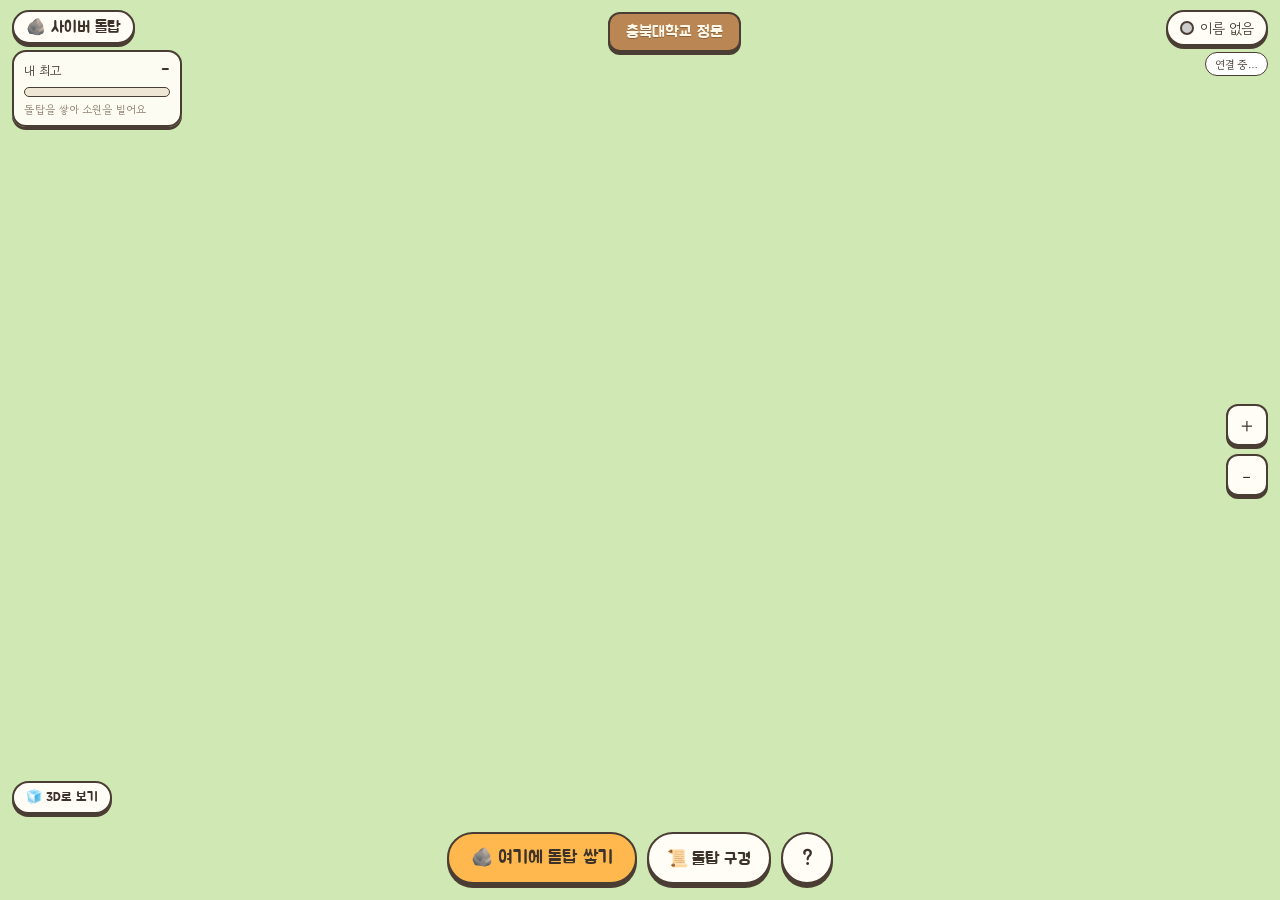
==== index.html @ c49ccf97 "Merge branch 'main' into feature-character" ====
<!doctype html>
<html lang="ko">
<head>
  <meta charset="utf-8">
  <meta name="viewport" content="width=device-width, initial-scale=1, maximum-scale=1, user-scalable=no, viewport-fit=cover">
  <title>사이버 돌탑 쌓기 · 충북대</title>
  <meta name="description" content="충북대학교 캠퍼스를 거닐며 돌탑을 쌓고 소원을 비는 참여형 웹게임">
  <meta name="theme-color" content="#cfe8b4">
  <link rel="icon" href="data:image/svg+xml,<svg xmlns='http://www.w3.org/2000/svg' viewBox='0 0 100 100'><text y='.9em' font-size='90'>🪨</text></svg>">
  <link rel="preconnect" href="https://fonts.googleapis.com">
  <link rel="preconnect" href="https://fonts.gstatic.com" crossorigin>
  <link href="https://fonts.googleapis.com/css2?family=Gowun+Dodum&family=Jua&display=swap" rel="stylesheet">
  <link rel="stylesheet" href="css/style.css?v=2026112105">
</head>
<body>
  <canvas id="campus" aria-label="충북대학교 캠퍼스 지도"></canvas>

  <!-- 2D는 이 브라우저에만 저장돼요. 3D로 돌아가면 기록이 모두와 공유돼요. -->
  <a class="mode-link" href="index3d.html" title="3D 캠퍼스로 돌아가기 (기록이 모두와 공유돼요)">🧊 3D로 보기</a>

  <!-- 상단 HUD -->
  <header class="hud">
    <div class="hud-col">
      <div class="brand">🪨 사이버 돌탑</div>
      <button id="myCard" class="my-card" type="button" title="내 돌탑 정보">
        <div class="my-row"><span>내 최고</span><b id="myBest">-</b></div>
        <div class="gauge sm"><i id="myGaugeFill"></i></div>
        <small id="myGaugeLabel">돌탑을 쌓아 소원을 빌어요</small>
      </button>
    </div>
    <div class="loc" id="locLabel">충북대학교 정문</div>
    <div class="hud-col right">
      <button id="profileChip" class="chip" type="button" title="이름·캐릭터 바꾸기">
        <span id="profileDot" class="dot"></span><span id="profileName">이름 없음</span>
      </button>
      <div id="netBadge" class="badge">연결 중…</div>
    </div>
  </header>

  <div class="zoom">
    <button id="zoomIn" type="button" aria-label="확대">＋</button>
    <button id="zoomOut" type="button" aria-label="축소">－</button>
  </div>

  <nav class="actionbar">
    <button id="btnBuild" class="btn primary" type="button">🪨 여기에 돌탑 쌓기</button>
    <button id="btnList" class="btn" type="button">📜 <span class="lbl">돌탑 </span>구경</button>
    <button id="btnHelp" class="btn icon" type="button" aria-label="도움말">?</button>
  </nav>

  <div id="toast" class="toast" role="status" aria-live="polite"></div>
  <div id="backdrop" class="backdrop"></div>

  <!-- 처음 방문 -->
  <div id="mWelcome" class="layer modal wide" role="dialog" aria-labelledby="welcomeTitle">
    <div class="modal-hero">🪨🌿🪨</div>
    <h2 id="welcomeTitle">사이버 돌탑 쌓기</h2>
    <p class="sub">충북대 캠퍼스를 거닐며 소원을 담아 돌탑을 쌓아요.<br>높이 쌓을수록 <b>소원 기원 게이지</b>가 차올라요!</p>
    <div class="welcome-cols">
      <div class="welcome-main">
        <label class="field">
          <span>닉네임</span>
          <span class="name-row">
            <input id="inName" maxlength="10" placeholder="예) 개신동 다람쥐" autocomplete="off">
            <button id="btnRandomName" class="dice" type="button" title="랜덤 닉네임·색" aria-label="랜덤 닉네임과 색으로 바꾸기">🎲</button>
          </span>
        </label>
        <div class="field">
          <span>캐릭터 색</span>
          <div id="colorPick" class="swatches"></div>
        </div>
      </div>
      <!-- 캐릭터 꾸미기 (처음 입장 + 닉네임 눌렀을 때 같은 창) -->
      <section class="deco" aria-labelledby="decoTitle">
        <h3 id="decoTitle">🎨 캐릭터 꾸미기</h3>
        <canvas id="decoPreview" class="deco-preview" aria-label="내 캐릭터 미리보기"></canvas>
        <div class="deco-label">헤어스타일</div>
        <div id="hairPick" class="deco-opts" role="radiogroup" aria-label="헤어스타일"></div>
        <div class="deco-label">머리색</div>
        <div id="hairColorPick" class="swatches sm" role="radiogroup" aria-label="머리색"></div>
        <div class="deco-label">표정</div>
        <div id="facePick" class="deco-opts" role="radiogroup" aria-label="표정"></div>
      </section>
    </div>
    <button id="btnStart" class="btn primary wide" type="button">캠퍼스 입장하기</button>
  </div>

  <!-- 소원 작성 -->
  <div id="mWish" class="layer modal" role="dialog" aria-labelledby="wishTitle">
    <h2 id="wishTitle">어떤 소원을 빌까요?</h2>
    <div id="catPick" class="cats"></div>
    <label class="field">
      <span>소원 한 줄 <em id="wishCount">0/60</em></span>
      <textarea id="inWish" maxlength="60" rows="2" placeholder="예) 이번 학기 전공 A+ 받게 해주세요!"></textarea>
    </label>
    <div class="row-btns">
      <button id="btnWishCancel" class="btn" type="button">취소</button>
      <button id="btnWishOk" class="btn primary" type="button">돌 쌓으러 가기</button>
    </div>
  </div>

  <!-- 도움말 -->
  <div id="mHelp" class="layer modal" role="dialog" aria-labelledby="helpTitle">
    <h2 id="helpTitle">이렇게 놀아요</h2>
    <ol class="help">
      <li><b>이동</b> — 지도를 탭(클릭)하면 그곳으로 걸어가요. 꾹 누른 채 끌면 손가락을 따라가요. 키보드는 <kbd>WASD</kbd>/<kbd>방향키</kbd>.</li>
      <li><b>돌탑 세우기</b> — 마음에 드는 잔디밭에서 <b>여기에 돌탑 쌓기</b>를 누르고 소원을 적어요. (한 사람당 돌탑 1개)</li>
      <li><b>돌 쌓기</b> — 아래에서 돌 모양을 고르고, 위에서 움직이는 돌을 <b>탭</b>해서 떨어뜨려요. (<kbd>Space</kbd>, 숫자키 <kbd>1~7</kbd>)</li>
      <li><b>균형</b> — 위에 올린 돌들의 무게중심이 아랫돌 위를 벗어나면 와르르! 둥근돌·뾰족돌은 그 위에 쌓기 어려워요.</li>
      <li><b>난이도</b> — 높아질수록 돌이 빨라지고, 4층부터 바람, 12층부터 손떨림이 생겨요.</li>
      <li><b>기록</b> — 최고 기록이 캠퍼스의 내 돌탑이 되고, <b>15층</b>이면 소원 기원 게이지 100%!</li>
      <li><b>응원</b> — 다른 사람의 돌탑을 눌러 소원을 보고 ♥ 좋아요와 응원 한마디를 남겨요.</li>
    </ol>
    <button id="btnHelpClose" class="btn primary wide" type="button">알겠어요!</button>
  </div>

  <!-- 돌탑 상세 -->
  <aside id="sTower" class="layer sheet" aria-labelledby="twName">
    <div class="sheet-grab"></div>
    <button class="sheet-close" data-close type="button" aria-label="닫기">✕</button>
    <div class="tw-head">
      <span id="twCat" class="cat-badge"></span>
      <span id="twMine" class="mine-badge" hidden>내 돌탑</span>
      <span id="twDemo" class="demo-badge" hidden>예시</span>
    </div>
    <h2 id="twName" class="tw-name"></h2>
    <p id="twWish" class="tw-wish"></p>
    <div class="tw-stats">
      <div><small>최고 높이</small><b id="twHeight">0층</b></div>
      <div class="grow">
        <small>소원 기원 게이지</small>
        <div class="gauge"><i id="twGaugeFill"></i></div>
        <small id="twGaugeLabel"></small>
      </div>
    </div>
    <div class="tw-actions">
      <button id="twLike" class="btn like" type="button">♡ <span id="twLikeCount">0</span></button>
      <div id="twOwner" class="owner-actions" hidden>
        <button id="btnRestack" class="btn primary" type="button">🪨 다시 쌓기</button>
        <button id="btnEditWish" class="btn" type="button">✏️ 소원 수정</button>
      </div>
    </div>
    <h3>💬 응원 한마디</h3>
    <div id="quickCheers" class="quick"></div>
    <form id="cheerForm" class="cheer-form">
      <input id="inCheer" maxlength="40" placeholder="따뜻한 응원을 남겨 주세요" autocomplete="off">
      <button class="btn primary" type="submit">보내기</button>
    </form>
    <ul id="twCheers" class="cheers"></ul>
    <p id="twTime" class="muted small"></p>
  </aside>

  <!-- 돌탑 목록 -->
  <aside id="sList" class="layer sheet" aria-labelledby="listTitle">
    <div class="sheet-grab"></div>
    <button class="sheet-close" data-close type="button" aria-label="닫기">✕</button>
    <h2 id="listTitle">📜 캠퍼스 돌탑</h2>
    <p id="listSummary" class="muted small"></p>
    <div id="listTabs" class="tabs">
      <button data-sort="height" class="on" type="button">🏆 높이순</button>
      <button data-sort="likes" type="button">♥ 좋아요순</button>
      <button data-sort="recent" type="button">🕒 최신순</button>
    </div>
    <div id="listCats" class="quick"></div>
    <ol id="listItems" class="tower-list"></ol>
  </aside>

  <!-- 돌 쌓기 화면 -->
  <section id="stackScene" class="stack-scene" hidden>
    <canvas id="stackCanvas"></canvas>
    <div class="stack-hud">
      <div class="hud-card big"><small>현재</small><b><span id="skHeight">0</span>층</b></div>
      <div class="hud-card"><small>최고</small><b><span id="skBest">0</span>층</b></div>
      <div class="hud-card grow">
        <div class="hud-line"><span id="skLevel">Lv.1</span><span id="skWind">🍃 바람 없음</span></div>
        <small>안정도</small>
        <div class="gauge sm"><i id="skStab"></i></div>
      </div>
    </div>
    <div id="skWish" class="sk-wish"></div>
    <div id="skTip" class="sk-tip">화면을 탭하면 돌이 떨어져요 👇</div>
    <div id="skBottom" class="stack-bottom">
      <div id="skTray" class="tray"></div>
      <div class="stack-actions">
        <button id="skExit" class="btn" type="button">← 캠퍼스로</button>
        <button id="skFinish" class="btn primary" type="button">✅ 완성하고 기록하기</button>
      </div>
    </div>
    <div id="skResult" class="result" hidden>
      <div class="result-card">
        <div id="rsEmoji" class="result-emoji">🪨</div>
        <h2 id="rsTitle"></h2>
        <div class="result-stats">
          <div><small>이번 기록</small><b id="rsHeight">0층</b></div>
          <div><small>최고 기록</small><b id="rsBest">0층</b></div>
        </div>
        <div id="rsRecord" class="record-badge" hidden>🎉 새 최고 기록!</div>
        <small>소원 기원 게이지</small>
        <div class="gauge"><i id="rsGaugeFill"></i></div>
        <small id="rsGaugeLabel"></small>
        <p id="rsNote" class="muted small"></p>
        <div class="row-btns">
          <button id="rsExit" class="btn" type="button">캠퍼스로</button>
          <button id="rsRetry" class="btn primary" type="button">🔁 다시 도전</button>
        </div>
      </div>
    </div>
  </section>

  <script src="js/data.js?v=2026112105"></script>
  <script src="js/stones.js?v=2026112105"></script>
  <script src="js/avatar.js?v=2026112105"></script>
  <script src="js/store.js?v=2026112105"></script>
  <script src="js/campus.js?v=2026112105"></script>
  <script src="js/stack.js?v=2026112105"></script>
  <script src="js/main.js?v=2026112105"></script>
</body>
</html>
---- css/style.css ----
/* =========================================================
 * style.css — 사이버 돌탑 쌓기 디자인
 * 귀엽고 깔끔한 2D 게임 스타일: 둥근 모서리, 진한 갈색 외곽선,
 * 아래로 떨어지는 그림자(통통 튀는 버튼 느낌)
 * ========================================================= */

:root {
  --ink: #3d3229;
  --line: #4a3d33;
  --paper: #fffdf6;
  --paper-2: #f6efe0;
  --grass: #cfe8b4;
  --primary: #ffb84d;
  --primary-2: #ffcf7a;
  --like: #ff6b81;
  --ok: #5cb87a;
  --warn: #f0b43c;
  --danger: #ec6a5c;
  --muted: #8a7b6c;
  --radius: 18px;
  --shadow: 0 4px 0 var(--line);
  --safe-top: env(safe-area-inset-top, 0px);
  --safe-bottom: env(safe-area-inset-bottom, 0px);
  color-scheme: light;
}

* { box-sizing: border-box; }
[hidden] { display: none !important; }

html, body {
  margin: 0;
  height: 100%;
  overflow: hidden;
  background: var(--grass);
  color: var(--ink);
  font-family: 'Gowun Dodum', system-ui, -apple-system, 'Apple SD Gothic Neo', 'Malgun Gothic', sans-serif;
  -webkit-tap-highlight-color: transparent;
  -webkit-user-select: none;
  user-select: none;
  overscroll-behavior: none;
}

h1, h2, h3, .brand, .btn, .tw-name, .result-card h2 {
  font-family: 'Jua', 'Gowun Dodum', sans-serif;
  font-weight: 400;
}

input, textarea, button { font: inherit; color: inherit; }
input, textarea { -webkit-user-select: text; user-select: text; }

kbd {
  display: inline-block;
  min-width: 1.5em;
  padding: 0 5px;
  border: 1.5px solid var(--line);
  border-bottom-width: 3px;
  border-radius: 6px;
  background: #fff;
  font-family: inherit;
  font-size: 0.85em;
  text-align: center;
  line-height: 1.4;
}

#campus {
  position: fixed;
  inset: 0;
  display: block;
  touch-action: none;
  cursor: pointer;
}

/* ---------------- 버튼 ---------------- */

.btn {
  display: inline-flex;
  align-items: center;
  justify-content: center;
  gap: 4px;
  min-height: 46px;
  padding: 0 18px;
  border: 2.5px solid var(--line);
  border-radius: 999px;
  background: var(--paper);
  box-shadow: var(--shadow);
  font-size: 17px;
  cursor: pointer;
  white-space: nowrap;
  transition: transform .08s, box-shadow .08s, background .15s;
}
.btn:hover { background: #fff; }
.btn:active { transform: translateY(3px); box-shadow: 0 1px 0 var(--line); }
.btn:focus-visible, .chip:focus-visible, .my-card:focus-visible, .tray-btn:focus-visible { outline: 3px solid #6c9ef0; outline-offset: 2px; }
.btn.primary { background: var(--primary); }
.btn.primary:hover { background: var(--primary-2); }
.btn.icon { width: 46px; padding: 0; font-size: 20px; }
.btn.wide { width: 100%; margin-top: 8px; }

/* ---------------- 상단 HUD ---------------- */

.hud {
  position: fixed;
  top: 0; left: 0; right: 0;
  z-index: 10;
  display: flex;
  align-items: flex-start;
  justify-content: space-between;
  gap: 8px;
  padding: calc(10px + var(--safe-top)) 12px 0;
  pointer-events: none;
}
.hud > * { pointer-events: auto; }
.hud-col { display: flex; flex-direction: column; gap: 6px; min-width: 0; }
.hud-col.right { align-items: flex-end; }

.brand {
  align-self: flex-start;
  padding: 5px 12px;
  border: 2px solid var(--line);
  border-radius: 999px;
  background: var(--paper);
  box-shadow: 0 3px 0 var(--line);
  font-size: 16px;
}

.my-card {
  width: 170px;
  padding: 8px 10px;
  border: 2px solid var(--line);
  border-radius: 14px;
  background: rgba(255, 253, 246, .95);
  box-shadow: 0 3px 0 var(--line);
  text-align: left;
  cursor: pointer;
}
.my-row { display: flex; justify-content: space-between; align-items: baseline; font-size: 13px; }
.my-row b { font-family: 'Jua', sans-serif; font-size: 18px; font-weight: 400; }
.my-card small { display: block; margin-top: 3px; font-size: 11px; color: var(--muted); }

.loc {
  margin-top: 2px;
  padding: 8px 16px;
  border: 2.5px solid var(--line);
  border-radius: 12px;
  background: #b98654;
  color: #fff8e8;
  box-shadow: 0 3px 0 var(--line);
  font-family: 'Jua', sans-serif;
  font-size: 16px;
  text-shadow: 0 1px 0 rgba(0,0,0,.25);
  white-space: nowrap;
  max-width: 40vw;
  overflow: hidden;
  text-overflow: ellipsis;
  pointer-events: none !important;
}

.chip {
  display: inline-flex;
  align-items: center;
  gap: 6px;
  max-width: 150px;
  padding: 6px 12px;
  border: 2px solid var(--line);
  border-radius: 999px;
  background: var(--paper);
  box-shadow: 0 3px 0 var(--line);
  cursor: pointer;
  font-size: 14px;
}
.chip span:last-child { overflow: hidden; text-overflow: ellipsis; white-space: nowrap; }
.dot { width: 14px; height: 14px; flex: none; border-radius: 50%; border: 2px solid var(--line); background: #ccc; }

.badge {
  padding: 3px 9px;
  border: 1.5px solid var(--line);
  border-radius: 999px;
  background: #fff;
  font-size: 11px;
}
.badge.ok { background: #e3f5e2; }
.badge.warn { background: #ffe9c7; }

/* ---------------- 2D ↔ 3D 전환 링크 ---------------- */
.mode-link {
  position: fixed;
  left: 12px;
  bottom: calc(86px + var(--safe-bottom));
  z-index: 10;
  padding: 6px 12px;
  border: 2px solid var(--line);
  border-radius: 999px;
  background: var(--paper);
  box-shadow: 0 3px 0 var(--line);
  color: var(--ink);
  font-family: 'Jua', sans-serif;
  font-size: 13px;
  text-decoration: none;
}
body.stacking .mode-link { display: none; }

/* ---------------- 확대·축소 ---------------- */

.zoom {
  position: fixed;
  right: 12px;
  top: 50%;
  z-index: 10;
  display: flex;
  flex-direction: column;
  gap: 8px;
  transform: translateY(-50%);
}
.zoom button {
  width: 42px; height: 42px;
  border: 2.5px solid var(--line);
  border-radius: 12px;
  background: var(--paper);
  box-shadow: 0 3px 0 var(--line);
  font-size: 22px;
  line-height: 1;
  cursor: pointer;
}
.zoom button:active { transform: translateY(2px); box-shadow: 0 1px 0 var(--line); }

/* ---------------- 하단 액션바 ---------------- */

.actionbar {
  position: fixed;
  left: 50%;
  bottom: calc(16px + var(--safe-bottom));
  z-index: 10;
  display: flex;
  gap: 10px;
  transform: translateX(-50%);
  max-width: calc(100vw - 24px);
}
.actionbar .btn.primary { font-size: 18px; padding: 0 22px; min-height: 52px; }
.actionbar .btn { min-height: 52px; }
.actionbar .btn.icon { width: 52px; }

/* 2D ↔ 3D 전환 링크 (두 화면 공통) */
.mode-link {
  position: fixed;
  left: 12px;
  bottom: calc(86px + var(--safe-bottom));
  z-index: 10;
  padding: 6px 12px;
  border: 2px solid var(--line);
  border-radius: 999px;
  background: var(--paper);
  box-shadow: 0 3px 0 var(--line);
  color: var(--ink);
  font-family: 'Jua', sans-serif;
  font-size: 13px;
  text-decoration: none;
}
body.stacking .mode-link { display: none; }

/* ---------------- 토스트 ---------------- */

.toast {
  position: fixed;
  left: 50%;
  top: calc(118px + var(--safe-top));
  z-index: 100;
  max-width: min(92vw, 440px);
  padding: 10px 18px;
  border: 2px solid var(--line);
  border-radius: 14px;
  background: var(--paper);
  box-shadow: 0 4px 0 var(--line);
  font-size: 15px;
  text-align: center;
  opacity: 0;
  pointer-events: none;
  transform: translate(-50%, -8px);
  transition: opacity .2s, transform .2s;
}
.toast.show { opacity: 1; transform: translate(-50%, 0); }

/* ---------------- 모달·시트 공통 ---------------- */

.backdrop {
  position: fixed;
  inset: 0;
  z-index: 40;
  background: rgba(50, 40, 30, .35);
  opacity: 0;
  pointer-events: none;
  transition: opacity .2s;
}
.backdrop.show { opacity: 1; pointer-events: auto; }

.layer {
  visibility: hidden;
  opacity: 0;
  pointer-events: none;
}
.layer.open { visibility: visible; opacity: 1; pointer-events: auto; }

.modal {
  position: fixed;
  left: 50%;
  top: 50%;
  z-index: 60;
  width: min(92vw, 400px);
  max-height: 88vh;
  overflow-y: auto;
  padding: 22px 20px 20px;
  border: 3px solid var(--line);
  border-radius: 24px;
  background: var(--paper);
  box-shadow: 0 6px 0 var(--line);
  transform: translate(-50%, -46%) scale(.96);
  transition: opacity .2s, transform .2s, visibility .2s;
}
.modal.open { transform: translate(-50%, -50%) scale(1); }
.modal.wide { width: min(92vw, 400px); }

/* 처음 입장 창: [닉네임·색] 옆에 [캐릭터 꾸미기] (좁은 화면은 위아래) */
.welcome-cols { display: flex; flex-direction: column; gap: 4px; }
.welcome-main { min-width: 0; }
.deco {
  margin: 4px 0 14px;
  padding: 10px 12px 12px;
  border: 2px dashed var(--line);
  border-radius: 16px;
  background: var(--paper-2);
}
.deco h3 { margin: 0 0 6px; font-size: 16px; font-family: 'Jua', sans-serif; font-weight: 400; text-align: center; }
.deco-preview { display: block; width: 100%; height: 120px; }
.deco-label { margin: 8px 0 4px; font-weight: 700; font-size: 13px; }
.deco-opts { display: grid; grid-template-columns: repeat(5, 1fr); gap: 6px; }
.deco-opt {
  display: flex; flex-direction: column; align-items: center; gap: 1px;
  padding: 4px 2px 3px;
  border: 2px solid var(--line);
  border-radius: 12px;
  background: #fff;
  font: inherit; font-size: 11px; line-height: 1.2;
  color: var(--ink);
  cursor: pointer;
}
.deco-opt canvas { width: 40px; height: 40px; }
.deco-opt.on { background: #ffe2a8; box-shadow: 0 0 0 2px #e0952f; }
.deco-opt:active { transform: scale(.95); }
.swatches.sm { gap: 8px; }
.swatches.sm .swatch { width: 28px; height: 28px; }
@media (min-width: 700px) {
  .modal.wide { width: min(94vw, 720px); }
  .welcome-cols { flex-direction: row; gap: 18px; align-items: flex-start; }
  .welcome-main { flex: 1; }
  .deco { flex: 1.15; margin-top: 12px; }
  .deco-preview { height: 150px; }
}
.modal h2 { margin: 0 0 8px; font-size: 24px; text-align: center; }
.modal .sub { margin: 0 0 14px; text-align: center; line-height: 1.6; font-size: 15px; }
.modal-hero { font-size: 44px; text-align: center; letter-spacing: 4px; animation: bob 2.4s ease-in-out infinite; }

@keyframes bob { 50% { transform: translateY(-5px); } }

.field { display: block; margin: 12px 0; }
.field > span { display: flex; justify-content: space-between; margin-bottom: 6px; font-weight: 700; font-size: 14px; }
.field em { font-style: normal; font-weight: 400; color: var(--muted); }
.field input, .field textarea, .cheer-form input {
  width: 100%;
  padding: 11px 14px;
  border: 2.5px solid var(--line);
  border-radius: 14px;
  background: #fff;
  font-size: 16px;
  outline: none;
  resize: none;
}
.field input:focus, .field textarea:focus, .cheer-form input:focus { border-color: #e0952f; box-shadow: 0 0 0 3px rgba(255, 184, 77, .35); }

.field > .name-row { display: flex; justify-content: flex-start; gap: 8px; margin: 0; font-weight: 400; }
.name-row input { flex: 1; min-width: 0; }
.dice {
  flex: none; width: 46px; border: 2px solid var(--line); border-radius: 12px;
  background: var(--paper); font-size: 20px; cursor: pointer;
}
.dice:active { transform: scale(.92); }
.swatches { display: flex; flex-wrap: wrap; gap: 10px; }
.swatch {
  width: 36px; height: 36px;
  border: 2.5px solid var(--line);
  border-radius: 50%;
  cursor: pointer;
  box-shadow: 0 2px 0 var(--line);
  transition: transform .1s;
}
.swatch.on { transform: scale(1.15); box-shadow: 0 0 0 3px var(--paper), 0 0 0 6px var(--line); }

.cats { display: grid; grid-template-columns: repeat(3, 1fr); gap: 8px; margin: 10px 0 4px; }
.cat {
  padding: 9px 4px;
  border: 2px solid var(--line);
  border-radius: 12px;
  background: #fff;
  cursor: pointer;
  font-size: 15px;
}
.cat.on { background: var(--c); color: #fff; box-shadow: 0 3px 0 var(--line); text-shadow: 0 1px 0 rgba(0,0,0,.2); }

.row-btns { display: flex; gap: 10px; margin-top: 14px; }
.row-btns .btn { flex: 1; }

.help { margin: 6px 0 10px; padding-left: 20px; line-height: 1.65; font-size: 14.5px; }
.help li { margin-bottom: 7px; }

/* 시트(모바일: 아래에서 올라옴 / PC: 오른쪽 패널) */
.sheet {
  position: fixed;
  left: 0; right: 0; bottom: 0;
  z-index: 50;
  max-height: 78vh;
  overflow-y: auto;
  padding: 10px 18px calc(20px + var(--safe-bottom));
  border: 3px solid var(--line);
  border-bottom: 0;
  border-radius: 26px 26px 0 0;
  background: var(--paper);
  transform: translateY(40px);
  transition: opacity .2s, transform .25s, visibility .25s;
  -webkit-user-select: text;
  user-select: text;
}
.sheet.open { transform: translateY(0); }
.sheet-grab { width: 48px; height: 5px; margin: 0 auto 8px; border-radius: 3px; background: #d6c9b5; }
.sheet-close {
  position: absolute;
  top: 10px; right: 12px;
  width: 36px; height: 36px;
  border: 2px solid var(--line);
  border-radius: 50%;
  background: #fff;
  cursor: pointer;
  font-size: 15px;
}
.sheet h2 { margin: 4px 0 8px; font-size: 22px; padding-right: 40px; }
.sheet h3 { margin: 18px 0 8px; font-family: 'Jua', sans-serif; font-weight: 400; font-size: 18px; }

@media (min-width: 760px) {
  .sheet {
    left: auto;
    top: calc(84px + var(--safe-top));
    right: 70px;
    bottom: 16px;
    width: 380px;
    max-height: none;
    border-bottom: 3px solid var(--line);
    border-radius: 24px;
    box-shadow: 0 6px 0 var(--line);
    transform: translateX(30px);
  }
  .sheet.open { transform: translateX(0); }
  .sheet-grab { display: none; }
}

/* ---------------- 게이지 ---------------- */

.gauge {
  position: relative;
  height: 16px;
  margin: 4px 0;
  overflow: hidden;
  border: 2px solid var(--line);
  border-radius: 999px;
  background: #efe6d5;
}
.gauge.sm { height: 10px; border-width: 1.5px; }
.gauge i {
  display: block;
  width: 0;
  height: 100%;
  border-radius: inherit;
  background: linear-gradient(90deg, #ffd36e, #ff9f6e, #ff7aa2);
  transition: width .6s cubic-bezier(.2, .9, .3, 1.2);
}
.gauge i.full { background: linear-gradient(90deg, #ffe066, #ffb84d, #ff6b81, #a083e0); background-size: 200% 100%; animation: shine 2s linear infinite; }
@keyframes shine { to { background-position: -200% 0; } }

/* ---------------- 돌탑 상세 ---------------- */

.tw-head { display: flex; gap: 6px; flex-wrap: wrap; }
.cat-badge, .mine-badge, .demo-badge {
  padding: 3px 10px;
  border: 2px solid var(--line);
  border-radius: 999px;
  font-size: 13px;
}
.cat-badge { color: #fff; text-shadow: 0 1px 0 rgba(0,0,0,.25); }
.mine-badge { background: #ffe2a8; }
.demo-badge { background: #e7e3f6; }
.tw-name { margin: 10px 0 4px !important; }
.tw-wish {
  margin: 8px 0 14px;
  padding: 12px 14px;
  border: 2px dashed #c9b79c;
  border-radius: 14px;
  background: #fff8e9;
  font-size: 17px;
  line-height: 1.5;
  word-break: keep-all;
  overflow-wrap: anywhere;
}
.tw-stats { display: flex; gap: 14px; align-items: center; }
.tw-stats > div:first-child { text-align: center; padding-right: 14px; border-right: 2px dashed #d9ccb6; }
.tw-stats b { display: block; font-family: 'Jua', sans-serif; font-size: 26px; font-weight: 400; }
.tw-stats small { color: var(--muted); font-size: 12px; }
.grow { flex: 1; min-width: 0; }

.tw-actions { display: flex; flex-wrap: wrap; gap: 8px; margin-top: 14px; }
.owner-actions { display: flex; gap: 8px; flex-wrap: wrap; }
.btn.like { color: var(--like); }
.btn.like.on { background: #ffe0e6; }

.quick { display: flex; flex-wrap: wrap; gap: 6px; margin: 6px 0; }
.chip-btn {
  padding: 6px 11px;
  border: 2px solid var(--line);
  border-radius: 999px;
  background: #fff;
  cursor: pointer;
  font-size: 13.5px;
}
.chip-btn:hover { background: #fff3dc; }
.chip-btn.on { background: var(--primary); box-shadow: 0 2px 0 var(--line); }

.cheer-form { display: flex; gap: 8px; margin: 10px 0; }
.cheer-form input { flex: 1; min-width: 0; }
.cheer-form .btn { min-height: 46px; }

.cheers { list-style: none; margin: 0; padding: 0; }
.cheers li {
  display: grid;
  grid-template-columns: auto 1fr auto;
  gap: 8px;
  align-items: baseline;
  padding: 9px 2px;
  border-bottom: 1.5px dashed #e3d7c2;
  font-size: 14.5px;
}
.cheers li b { color: #9a6b3c; }
.cheers li span { overflow-wrap: anywhere; }
.cheers li small { color: var(--muted); font-size: 11.5px; white-space: nowrap; }
.cheers li.empty, .tower-list li.empty { display: block; color: var(--muted); text-align: center; padding: 18px 0; border: 0; }

.muted { color: var(--muted); }
.small { font-size: 12.5px; }

/* ---------------- 돌탑 목록 ---------------- */

.tabs { display: flex; gap: 4px; padding: 4px; border: 2px solid var(--line); border-radius: 999px; background: var(--paper-2); }
.tabs button {
  flex: 1;
  padding: 7px 4px;
  border: 0;
  border-radius: 999px;
  background: transparent;
  cursor: pointer;
  font-size: 14px;
}
.tabs button.on { background: var(--primary); box-shadow: inset 0 0 0 2px var(--line); }

.tower-list { list-style: none; margin: 8px 0 0; padding: 0; }
.tower-item {
  display: flex;
  align-items: center;
  gap: 10px;
  width: 100%;
  margin: 6px 0;
  padding: 10px 12px;
  border: 2px solid var(--line);
  border-radius: 16px;
  background: #fff;
  box-shadow: 0 3px 0 var(--line);
  text-align: left;
  cursor: pointer;
}
.tower-item:active { transform: translateY(2px); box-shadow: 0 1px 0 var(--line); }
.tower-item.mine { background: #fff4d9; }
.tower-item .rank { width: 30px; flex: none; text-align: center; font-family: 'Jua', sans-serif; font-size: 18px; }
.tower-item .body { flex: 1; min-width: 0; }
.tower-item .body b, .tower-item .body small { display: block; overflow: hidden; white-space: nowrap; text-overflow: ellipsis; }
.tower-item .body small { color: var(--muted); font-size: 12.5px; }
.tower-item .meta { flex: none; text-align: right; }
.tower-item .meta b { display: block; font-family: 'Jua', sans-serif; font-weight: 400; font-size: 18px; }
.tower-item .meta small { color: var(--like); font-size: 12px; }

/* ---------------- 돌 쌓기 화면 ---------------- */

.stack-scene {
  position: fixed;
  inset: 0;
  z-index: 70;
  background: #bfe6ff;
  overflow: hidden;
}
#stackCanvas { position: absolute; inset: 0; display: block; touch-action: none; cursor: pointer; }

.stack-hud {
  position: absolute;
  top: calc(10px + var(--safe-top));
  left: 10px; right: 10px;
  display: flex;
  gap: 8px;
  pointer-events: none;
}
.hud-card {
  padding: 6px 12px;
  border: 2px solid var(--line);
  border-radius: 14px;
  background: rgba(255, 253, 246, .94);
  box-shadow: 0 3px 0 var(--line);
  text-align: center;
}
.hud-card small { display: block; font-size: 11px; color: var(--muted); }
.hud-card b { font-family: 'Jua', sans-serif; font-weight: 400; font-size: 20px; }
.hud-card.big b { font-size: 26px; color: #d9822b; }
.hud-card.grow { flex: 1; min-width: 0; text-align: left; }
.hud-line { display: flex; justify-content: space-between; gap: 6px; font-size: 12.5px; white-space: nowrap; }
.hud-line span:last-child { overflow: hidden; text-overflow: ellipsis; }
#skStab.ok { background: var(--ok); }
#skStab.warn { background: var(--warn); }
#skStab.danger { background: var(--danger); animation: blink .6s infinite; }
@keyframes blink { 50% { opacity: .5; } }

.sk-wish {
  position: absolute;
  top: calc(80px + var(--safe-top));
  left: 50%;
  max-width: min(88vw, 460px);
  padding: 6px 14px;
  border: 2px dashed var(--line);
  border-radius: 999px;
  background: rgba(255, 248, 233, .9);
  font-size: 14px;
  white-space: nowrap;
  overflow: hidden;
  text-overflow: ellipsis;
  transform: translateX(-50%);
  pointer-events: none;
}

.sk-tip {
  position: absolute;
  left: 50%;
  top: 42%;
  padding: 8px 16px;
  border-radius: 999px;
  background: rgba(61, 50, 41, .78);
  color: #fff;
  font-size: 15px;
  transform: translateX(-50%);
  pointer-events: none;
  animation: bob 1.6s ease-in-out infinite;
  transition: opacity .3s;
}
.sk-tip.hide { opacity: 0; }

.stack-bottom {
  position: absolute;
  left: 0; right: 0; bottom: 0;
  padding: 10px 10px calc(12px + var(--safe-bottom));
  border-top: 3px solid var(--line);
  border-radius: 22px 22px 0 0;
  background: rgba(255, 253, 246, .96);
}
.tray {
  display: flex;
  gap: 6px;
  overflow-x: auto;
  padding: 2px 2px 8px;
  scrollbar-width: thin;
  justify-content: safe center;
}
.tray-btn {
  position: relative;
  display: flex;
  flex: none;
  flex-direction: column;
  align-items: center;
  gap: 2px;
  width: 72px;
  padding: 6px 2px 5px;
  border: 2px solid var(--line);
  border-radius: 14px;
  background: #fff;
  box-shadow: 0 3px 0 var(--line);
  cursor: pointer;
  transition: transform .1s, background .1s;
}
.tray-btn:active { transform: translateY(2px); box-shadow: 0 1px 0 var(--line); }
.tray-btn.on { background: #fff0c9; transform: translateY(-3px); box-shadow: 0 5px 0 var(--line); border-color: #b9671b; }
.tray-btn canvas { pointer-events: none; }
.tray-name { font-size: 13px; }
.tray-btn kbd { position: absolute; top: 3px; left: 4px; font-size: 10px; min-width: 1.3em; padding: 0 3px; border-bottom-width: 2px; }

.stack-actions { display: flex; gap: 8px; justify-content: center; }
.stack-actions .btn { flex: 1; max-width: 240px; }

/* 결과 */
.result {
  position: absolute;
  inset: 0;
  z-index: 5;
  display: flex;
  align-items: center;
  justify-content: center;
  padding: 16px;
  background: rgba(50, 40, 30, .4);
  animation: fadeIn .25s;
}
@keyframes fadeIn { from { opacity: 0; } }
.result-card {
  width: min(92vw, 380px);
  padding: 20px;
  border: 3px solid var(--line);
  border-radius: 26px;
  background: var(--paper);
  box-shadow: 0 6px 0 var(--line);
  text-align: center;
  animation: pop .35s cubic-bezier(.2, 1.4, .4, 1);
}
@keyframes pop { from { transform: scale(.8); opacity: 0; } }
.result-emoji { font-size: 52px; line-height: 1.1; }
.result-card h2 { margin: 6px 0 12px; font-size: 25px; }
.result-stats { display: flex; justify-content: center; gap: 12px; margin-bottom: 10px; }
.result-stats > div { flex: 1; padding: 8px; border: 2px solid var(--line); border-radius: 14px; background: #fff; }
.result-stats small, .result-card > small { display: block; color: var(--muted); font-size: 12px; }
.result-stats b { font-family: 'Jua', sans-serif; font-weight: 400; font-size: 26px; }
.record-badge {
  display: inline-block;
  margin-bottom: 10px;
  padding: 4px 14px;
  border: 2px solid var(--line);
  border-radius: 999px;
  background: #ffe066;
  font-family: 'Jua', sans-serif;
  animation: bob 1.2s ease-in-out infinite;
}
.result-card p { line-height: 1.5; }

/* ---------------- 작은 화면 ---------------- */

@media (max-width: 560px) {
  .hud { padding-left: 8px; padding-right: 8px; }
  .brand { font-size: 14px; padding: 4px 10px; }
  .my-card { width: 132px; padding: 6px 8px; }
  .my-card small { display: none; }
  .loc { font-size: 13px; padding: 6px 10px; max-width: 34vw; margin-top: 0; }
  .chip { font-size: 12.5px; max-width: 108px; padding: 5px 9px; }
  .badge { font-size: 10px; }
  .actionbar { gap: 6px; }
  .actionbar .btn { font-size: 15px; padding: 0 14px; }
  .actionbar .btn.primary { font-size: 16px; padding: 0 16px; }
  .actionbar .lbl { display: none; }
  .zoom { top: auto; bottom: calc(86px + var(--safe-bottom)); transform: none; }
  .hud-card { padding: 5px 8px; }
  .hud-card b { font-size: 18px; }
  .hud-card.big b { font-size: 22px; }
  .sk-wish { top: calc(74px + var(--safe-top)); font-size: 13px; }
  .tray { gap: 4px; justify-content: space-between; }
  .tray-btn { width: calc((100vw - 48px) / 7); min-width: 44px; padding: 5px 1px 4px; border-radius: 12px; }
  .tray-btn canvas { width: 100% !important; height: auto !important; }
  .tray-name { font-size: 11px; white-space: nowrap; letter-spacing: -0.5px; }
  .toast { top: calc(100px + var(--safe-top)); }
}

@media (prefers-reduced-motion: reduce) {
  *, *::before, *::after { animation: none !important; transition: none !important; }
}
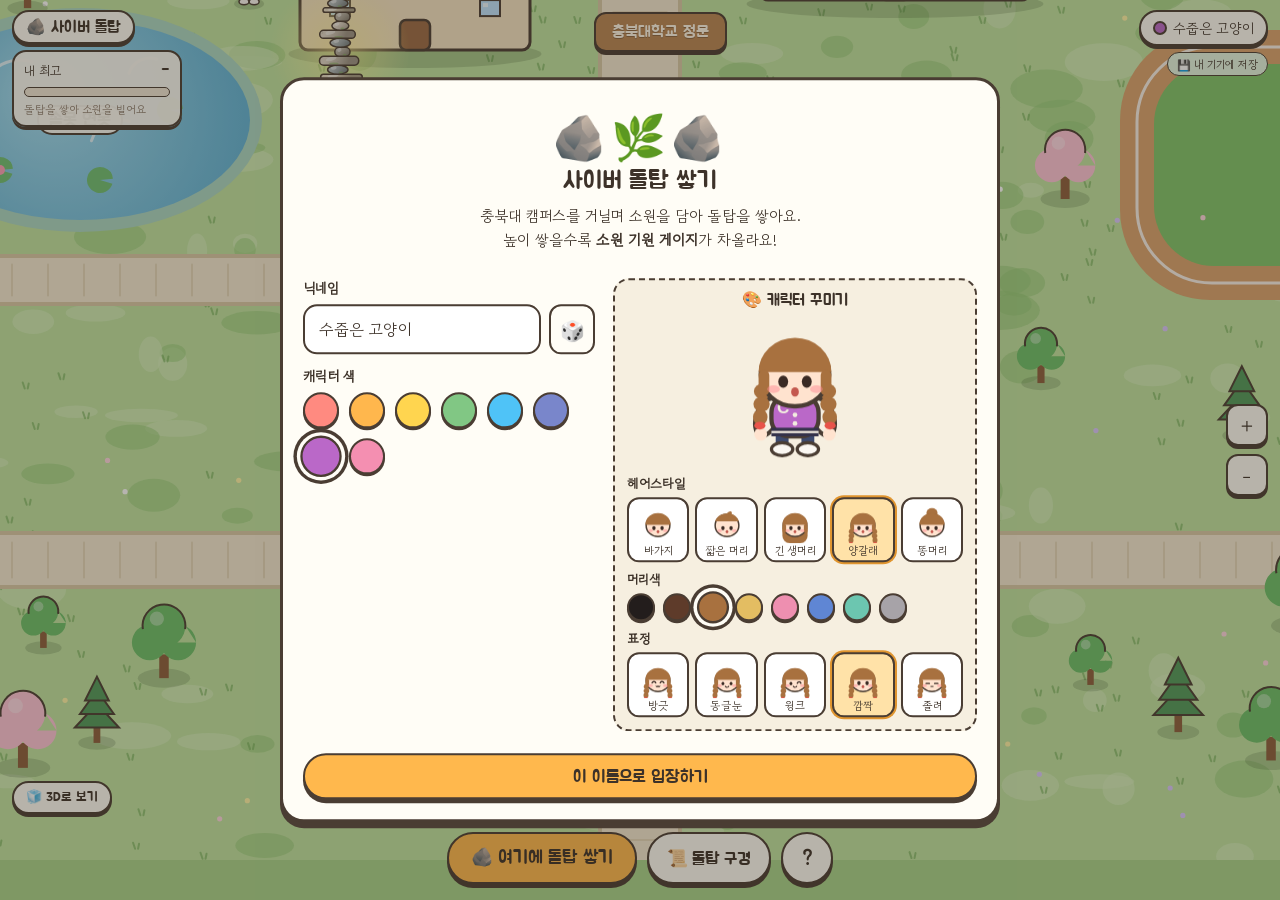
==== commit 16781faf: "관리자 모드 추가: 건물·길·맵 크기 편집, 돌탑 삭제, 맵 확장 - index3d.html?admin 으로 여는 관리자 모드 (js3d/admin.js)   - 건물·연못·운동장" ====
--- a/index.html
+++ b/index.html
@@ -10,7 +10,7 @@
   <link rel="preconnect" href="https://fonts.googleapis.com">
   <link rel="preconnect" href="https://fonts.gstatic.com" crossorigin>
   <link href="https://fonts.googleapis.com/css2?family=Gowun+Dodum&family=Jua&display=swap" rel="stylesheet">
-  <link rel="stylesheet" href="css/style.css?v=2026112105">
+  <link rel="stylesheet" href="css/style.css?v=2026112206">
 </head>
 <body>
   <canvas id="campus" aria-label="충북대학교 캠퍼스 지도"></canvas>
@@ -44,9 +44,15 @@
 
   <nav class="actionbar">
     <button id="btnBuild" class="btn primary" type="button">🪨 여기에 돌탑 쌓기</button>
+    <button id="btnGoMine" class="btn go-mine" type="button" title="내 돌탑 앞으로 바로 이동 (M)" hidden>📍 <span class="lbl">내 돌탑으로 이동</span><span class="lbl-s">내 돌탑</span></button>
     <button id="btnList" class="btn" type="button">📜 <span class="lbl">돌탑 </span>구경</button>
     <button id="btnHelp" class="btn icon" type="button" aria-label="도움말">?</button>
   </nav>
+
+  <!-- 내 돌탑이 화면 밖에 있을 때 가장자리에 방향 표시 -->
+  <button id="myArrow" class="my-arrow" type="button" aria-label="내 돌탑 방향 (누르면 이동)" hidden>
+    <span class="arr">➤</span><span id="myArrowText" class="txt">⭐ 내 돌탑</span>
+  </button>
 
   <div id="toast" class="toast" role="status" aria-live="polite"></div>
   <div id="backdrop" class="backdrop"></div>
@@ -109,6 +115,7 @@
       <li><b>균형</b> — 위에 올린 돌들의 무게중심이 아랫돌 위를 벗어나면 와르르! 둥근돌·뾰족돌은 그 위에 쌓기 어려워요.</li>
       <li><b>난이도</b> — 높아질수록 돌이 빨라지고, 4층부터 바람, 12층부터 손떨림이 생겨요.</li>
       <li><b>기록</b> — 최고 기록이 캠퍼스의 내 돌탑이 되고, <b>15층</b>이면 소원 기원 게이지 100%!</li>
+      <li><b>내 돌탑 찾기</b> — 내 돌탑이 화면 밖에 있으면 가장자리의 ⭐ 화살표가 방향과 거리를 알려 줘요. 아래 <b>📍 내 돌탑으로 이동</b>(<kbd>M</kbd>)을 누르면 바로 앞으로 이동해요.</li>
       <li><b>응원</b> — 다른 사람의 돌탑을 눌러 소원을 보고 ♥ 좋아요와 응원 한마디를 남겨요.</li>
     </ol>
     <button id="btnHelpClose" class="btn primary wide" type="button">알겠어요!</button>
@@ -125,6 +132,7 @@
     </div>
     <h2 id="twName" class="tw-name"></h2>
     <p id="twWish" class="tw-wish"></p>
+    <p id="twLoc" class="tw-loc"></p>
     <div class="tw-stats">
       <div><small>최고 높이</small><b id="twHeight">0층</b></div>
       <div class="grow">
@@ -207,12 +215,14 @@
     </div>
   </section>
 
-  <script src="js/data.js?v=2026112105"></script>
-  <script src="js/stones.js?v=2026112105"></script>
-  <script src="js/avatar.js?v=2026112105"></script>
-  <script src="js/store.js?v=2026112105"></script>
-  <script src="js/campus.js?v=2026112105"></script>
-  <script src="js/stack.js?v=2026112105"></script>
-  <script src="js/main.js?v=2026112105"></script>
+  <script src="js/data.js?v=2026112206"></script>
+  <script src="js/stones.js?v=2026112206"></script>
+  <script src="js/avatar.js?v=2026112206"></script>
+  <script src="js/store.js?v=2026112206"></script>
+  <script src="js/layout-data.js?v=2026112206"></script>
+  <script src="js/layout.js?v=2026112206"></script>
+  <script src="js/campus.js?v=2026112206"></script>
+  <script src="js/stack.js?v=2026112206"></script>
+  <script src="js/main.js?v=2026112206"></script>
 </body>
 </html>
--- a/css/style.css
+++ b/css/style.css
@@ -238,6 +238,46 @@
 .actionbar .btn.primary { font-size: 18px; padding: 0 22px; min-height: 52px; }
 .actionbar .btn { min-height: 52px; }
 .actionbar .btn.icon { width: 52px; }
+.actionbar .btn.go-mine { background: #ffe2a8; }
+.actionbar .btn.go-mine:hover { background: #fff0cf; }
+.actionbar .lbl-s { display: none; }
+.actionbar [hidden] { display: none; }
+
+/* ---------------- 내 돌탑 방향 화살표 ---------------- */
+
+.my-arrow {
+  position: fixed;
+  left: 0;
+  top: 0;
+  z-index: 9;
+  display: flex;
+  align-items: center;
+  gap: 4px;
+  padding: 4px 10px 4px 6px;
+  border: 2.5px solid var(--line);
+  border-radius: 999px;
+  background: #ffe2a8;
+  box-shadow: 0 3px 0 var(--line);
+  color: var(--ink);
+  font-family: 'Jua', sans-serif;
+  font-size: 13px;
+  white-space: nowrap;
+  cursor: pointer;
+  will-change: transform;
+}
+.my-arrow[hidden] { display: none; }
+.my-arrow .arr {
+  display: inline-grid;
+  place-items: center;
+  width: 22px;
+  height: 22px;
+  border-radius: 50%;
+  background: var(--line);
+  color: #ffe2a8;
+  font-size: 12px;
+  line-height: 1;
+}
+.my-arrow:active { box-shadow: 0 1px 0 var(--line); }
 
 /* 2D ↔ 3D 전환 링크 (두 화면 공통) */
 .mode-link {
@@ -495,6 +535,11 @@
 .mine-badge { background: #ffe2a8; }
 .demo-badge { background: #e7e3f6; }
 .tw-name { margin: 10px 0 4px !important; }
+.tw-loc {
+  margin: -6px 0 12px;
+  color: var(--muted);
+  font-size: 14px;
+}
 .tw-wish {
   margin: 8px 0 14px;
   padding: 12px 14px;
@@ -758,6 +803,10 @@
   .actionbar .btn { font-size: 15px; padding: 0 14px; }
   .actionbar .btn.primary { font-size: 16px; padding: 0 16px; }
   .actionbar .lbl { display: none; }
+  .actionbar .lbl-s { display: inline; }
+  .actionbar .btn, .actionbar .btn.primary { font-size: 14.5px; padding: 0 11px; }
+  .actionbar .btn.icon { width: 46px; padding: 0; }
+  .actionbar { gap: 5px; }
   .zoom { top: auto; bottom: calc(86px + var(--safe-bottom)); transform: none; }
   .hud-card { padding: 5px 8px; }
   .hud-card b { font-size: 18px; }
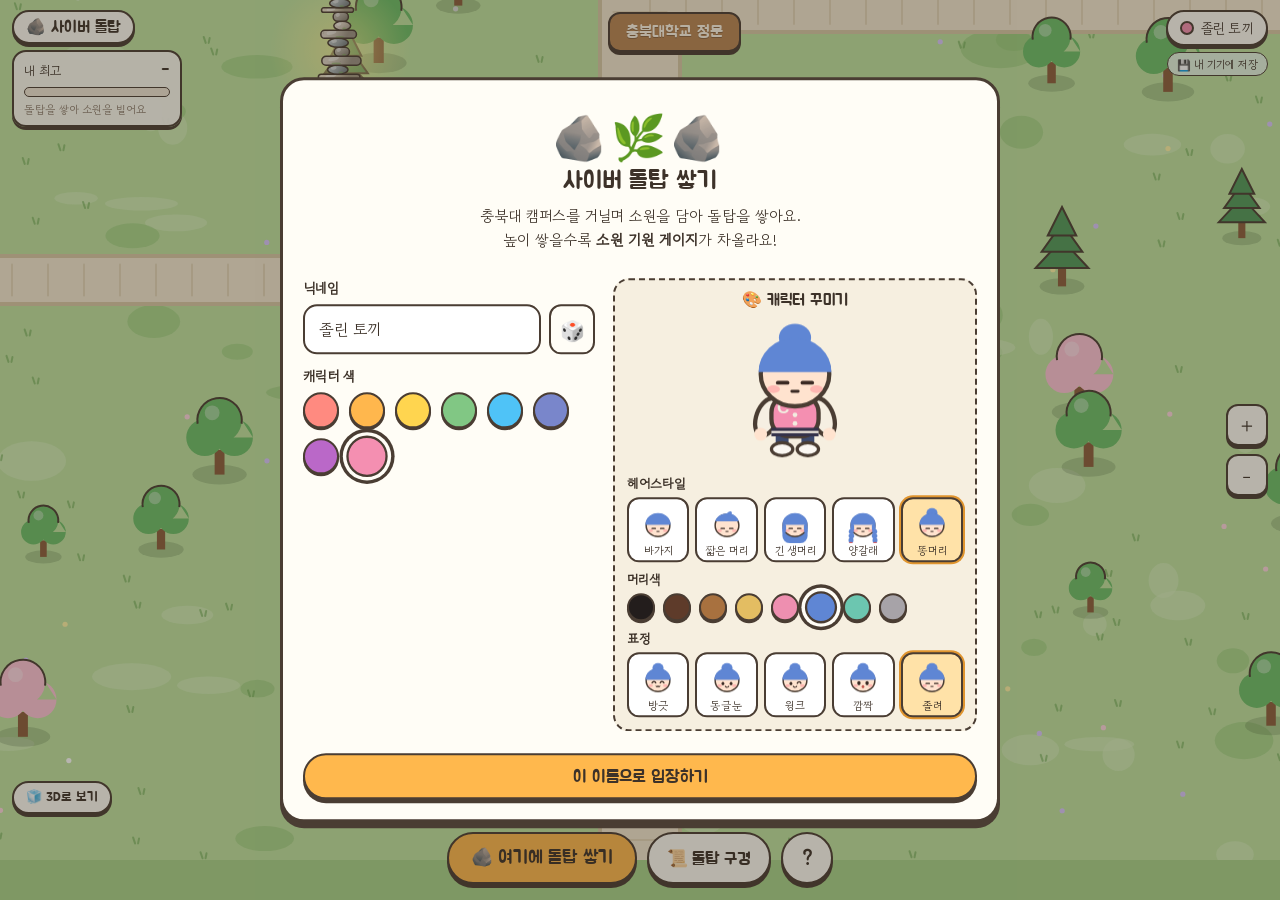
==== commit 69dbd51f: "관리자 모드에서 편집한 캠퍼스 배치 반영 - js/layout-data.js: 맵 300m×310m(위로 100m 확장), 건물 18곳·길 10개 - layout-data.js 캐" ====
--- a/index.html
+++ b/index.html
@@ -219,7 +219,7 @@
   <script src="js/stones.js?v=2026112206"></script>
   <script src="js/avatar.js?v=2026112206"></script>
   <script src="js/store.js?v=2026112206"></script>
-  <script src="js/layout-data.js?v=2026112206"></script>
+  <script src="js/layout-data.js?v=2026112301"></script>
   <script src="js/layout.js?v=2026112206"></script>
   <script src="js/campus.js?v=2026112206"></script>
   <script src="js/stack.js?v=2026112206"></script>
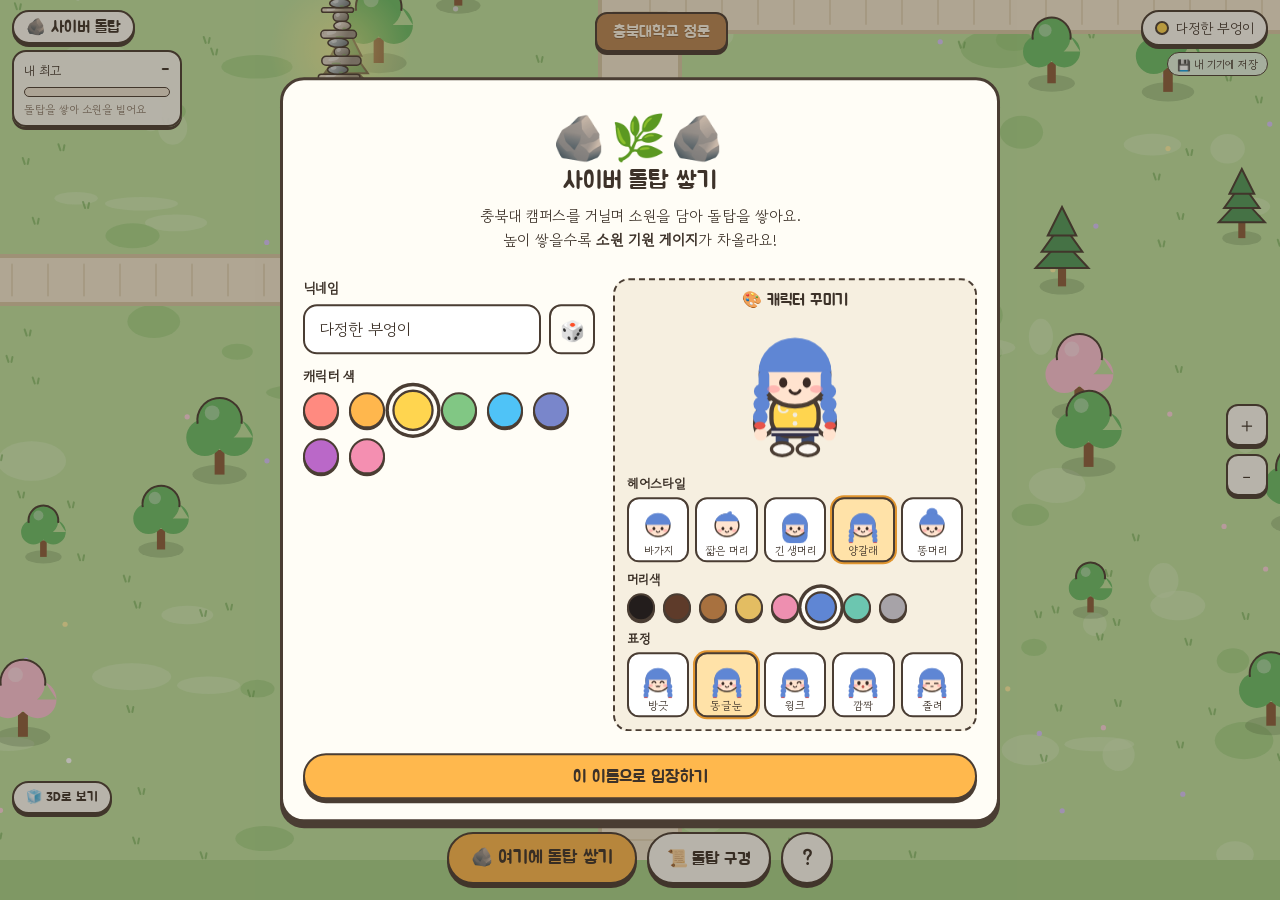
==== commit 6e3bd41d: "말풍선 기록, UI 접기, 실시간 접속자 수 표시 추가 - 말풍선 창: 기능 설명 + 주고받은 말 기록(이 기기에만 최근 50개), 안 읽은 말 수 표시 - UI 접기·펼치기 버튼" ====
--- a/index.html
+++ b/index.html
@@ -223,6 +223,6 @@
   <script src="js/layout.js?v=2026112206"></script>
   <script src="js/campus.js?v=2026112206"></script>
   <script src="js/stack.js?v=2026112206"></script>
-  <script src="js/main.js?v=2026112206"></script>
+  <script src="js/main.js?v=2026112301"></script>
 </body>
 </html>
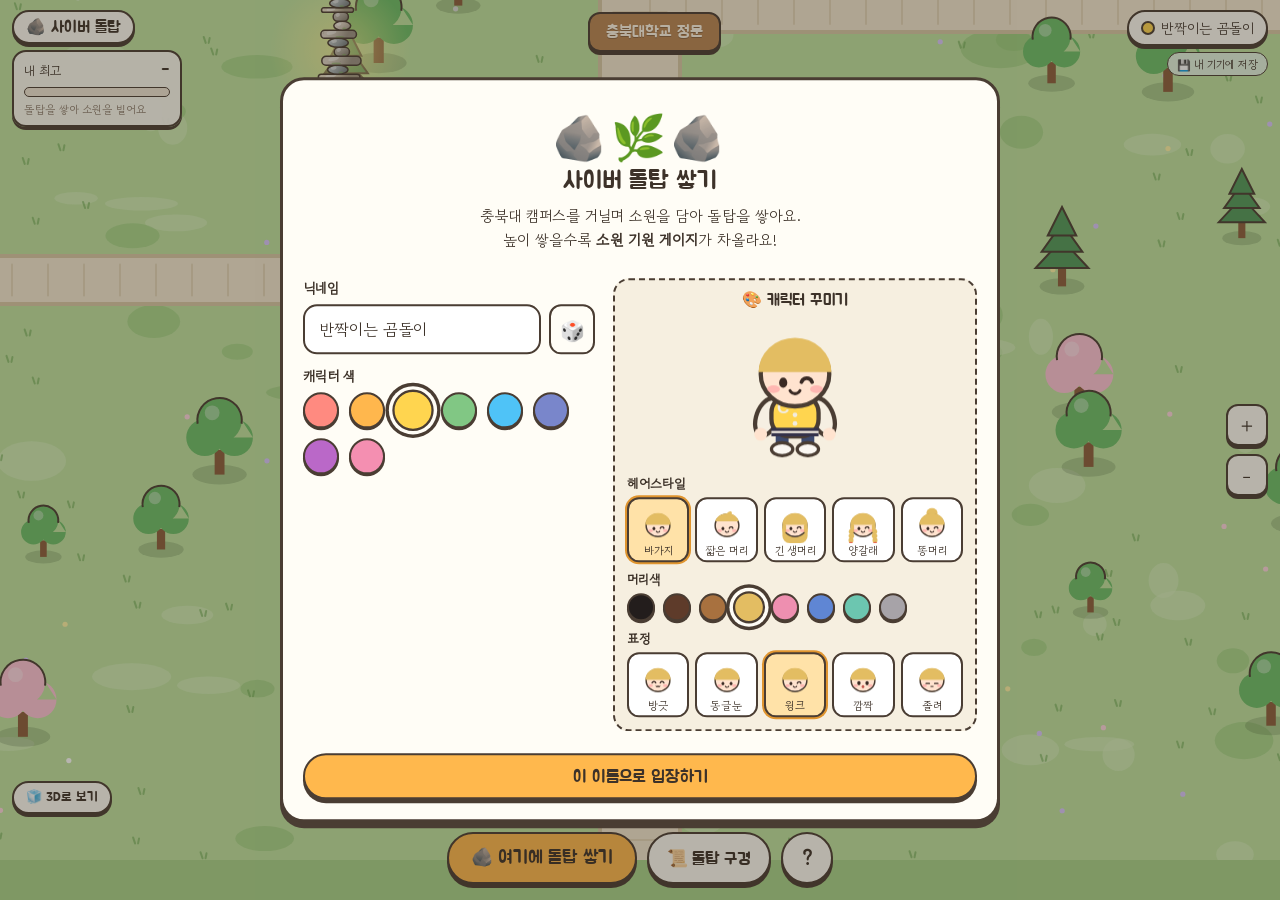
==== commit d259be52: "feat: add tower management and account linking Co-Authored-By: Claude Opus 5.5 <noreply@anthropic.co" ====
--- a/index.html
+++ b/index.html
@@ -218,11 +218,11 @@
   <script src="js/data.js?v=2026112206"></script>
   <script src="js/stones.js?v=2026112206"></script>
   <script src="js/avatar.js?v=2026112206"></script>
-  <script src="js/store.js?v=2026112206"></script>
+  <script src="js/store.js?v=2026112401"></script>
   <script src="js/layout-data.js?v=2026112301"></script>
   <script src="js/layout.js?v=2026112206"></script>
   <script src="js/campus.js?v=2026112206"></script>
   <script src="js/stack.js?v=2026112206"></script>
-  <script src="js/main.js?v=2026112301"></script>
+  <script src="js/main.js?v=2026112401"></script>
 </body>
 </html>
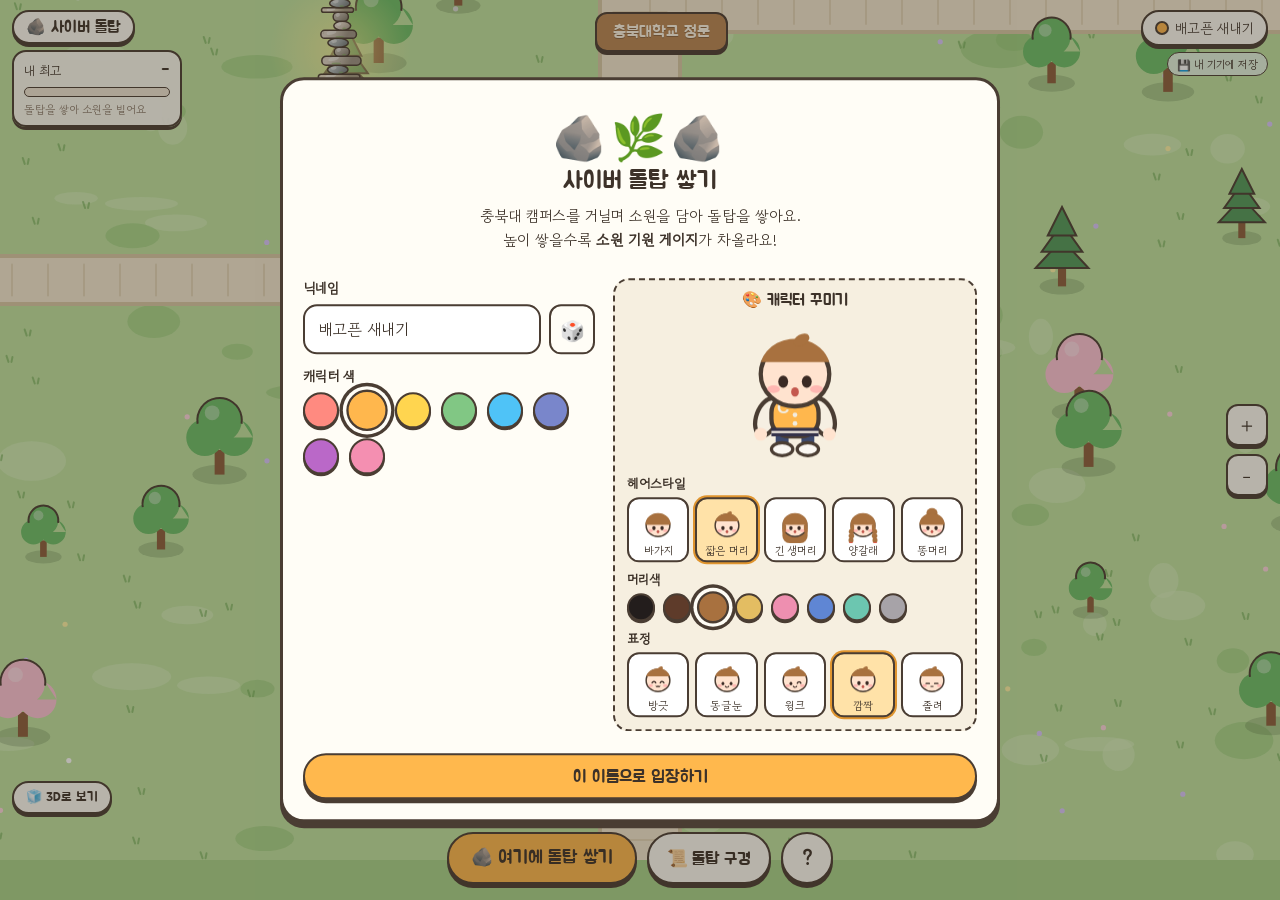
==== commit aea1268b: "Merge origin/main into feature/tower-management Resolve conflicts in index.html and index3d.html by " ====
--- a/index.html
+++ b/index.html
@@ -223,6 +223,6 @@
   <script src="js/layout.js?v=2026112206"></script>
   <script src="js/campus.js?v=2026112206"></script>
   <script src="js/stack.js?v=2026112206"></script>
-  <script src="js/main.js?v=2026112401"></script>
+  <script src="js/main.js?v=2026112402"></script>
 </body>
 </html>
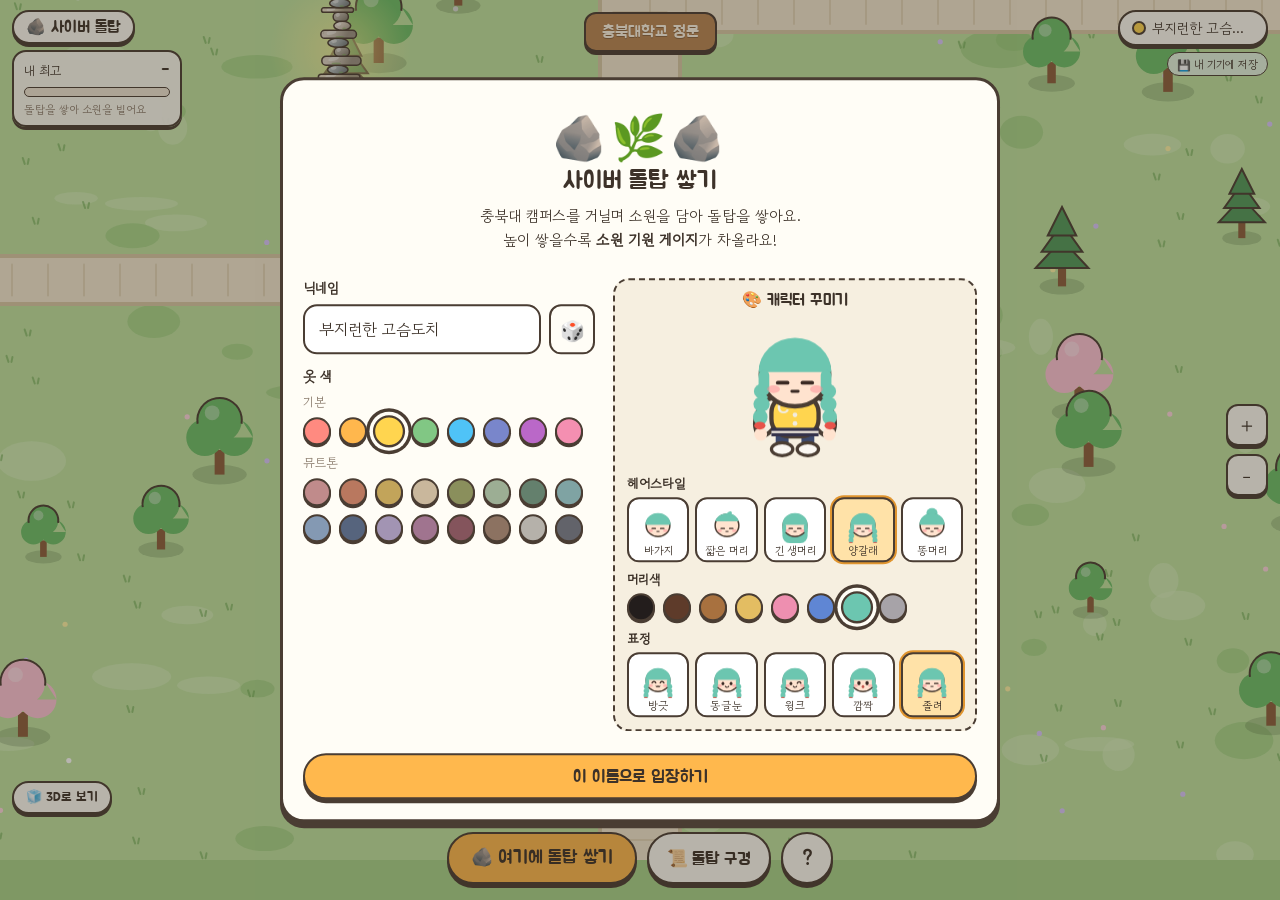
==== commit bdf20506: "feat: 친구와 함께 쌓기, 지도 이동, UI 배치 개선 - 친구에게 도움을 요청해 한 층씩 번갈아 쌓기 (기록은 요청한 사람 돌탑에만) - 다른 사람이 돌 쌓는 모습, 함께 쌓" ====
--- a/index.html
+++ b/index.html
@@ -10,7 +10,7 @@
   <link rel="preconnect" href="https://fonts.googleapis.com">
   <link rel="preconnect" href="https://fonts.gstatic.com" crossorigin>
   <link href="https://fonts.googleapis.com/css2?family=Gowun+Dodum&family=Jua&display=swap" rel="stylesheet">
-  <link rel="stylesheet" href="css/style.css?v=2026112206">
+  <link rel="stylesheet" href="css/style.css?v=2026112502">
 </head>
 <body>
   <canvas id="campus" aria-label="충북대학교 캠퍼스 지도"></canvas>
@@ -72,8 +72,8 @@
           </span>
         </label>
         <div class="field">
-          <span>캐릭터 색</span>
-          <div id="colorPick" class="swatches"></div>
+          <span>옷 색</span>
+          <div id="colorPick"></div>
         </div>
       </div>
       <!-- 캐릭터 꾸미기 (처음 입장 + 닉네임 눌렀을 때 같은 창) -->
@@ -215,14 +215,14 @@
     </div>
   </section>
 
-  <script src="js/data.js?v=2026112206"></script>
-  <script src="js/stones.js?v=2026112206"></script>
+  <script src="js/data.js?v=2026112504"></script>
+  <script src="js/stones.js?v=2026112503"></script>
   <script src="js/avatar.js?v=2026112206"></script>
   <script src="js/store.js?v=2026112401"></script>
   <script src="js/layout-data.js?v=2026112301"></script>
   <script src="js/layout.js?v=2026112206"></script>
-  <script src="js/campus.js?v=2026112206"></script>
+  <script src="js/campus.js?v=2026112501"></script>
   <script src="js/stack.js?v=2026112206"></script>
-  <script src="js/main.js?v=2026112402"></script>
+  <script src="js/main.js?v=2026112508"></script>
 </body>
 </html>
--- a/css/style.css
+++ b/css/style.css
@@ -386,6 +386,8 @@
 .deco-opt.on { background: #ffe2a8; box-shadow: 0 0 0 2px #e0952f; }
 .deco-opt:active { transform: scale(.95); }
 .swatches.sm { gap: 8px; }
+.swatch-label { margin: 8px 0 6px; font-size: 12.5px; color: var(--muted); }
+.swatch-label:first-child { margin-top: 0; }
 .swatches.sm .swatch { width: 28px; height: 28px; }
 @media (min-width: 700px) {
   .modal.wide { width: min(94vw, 720px); }
